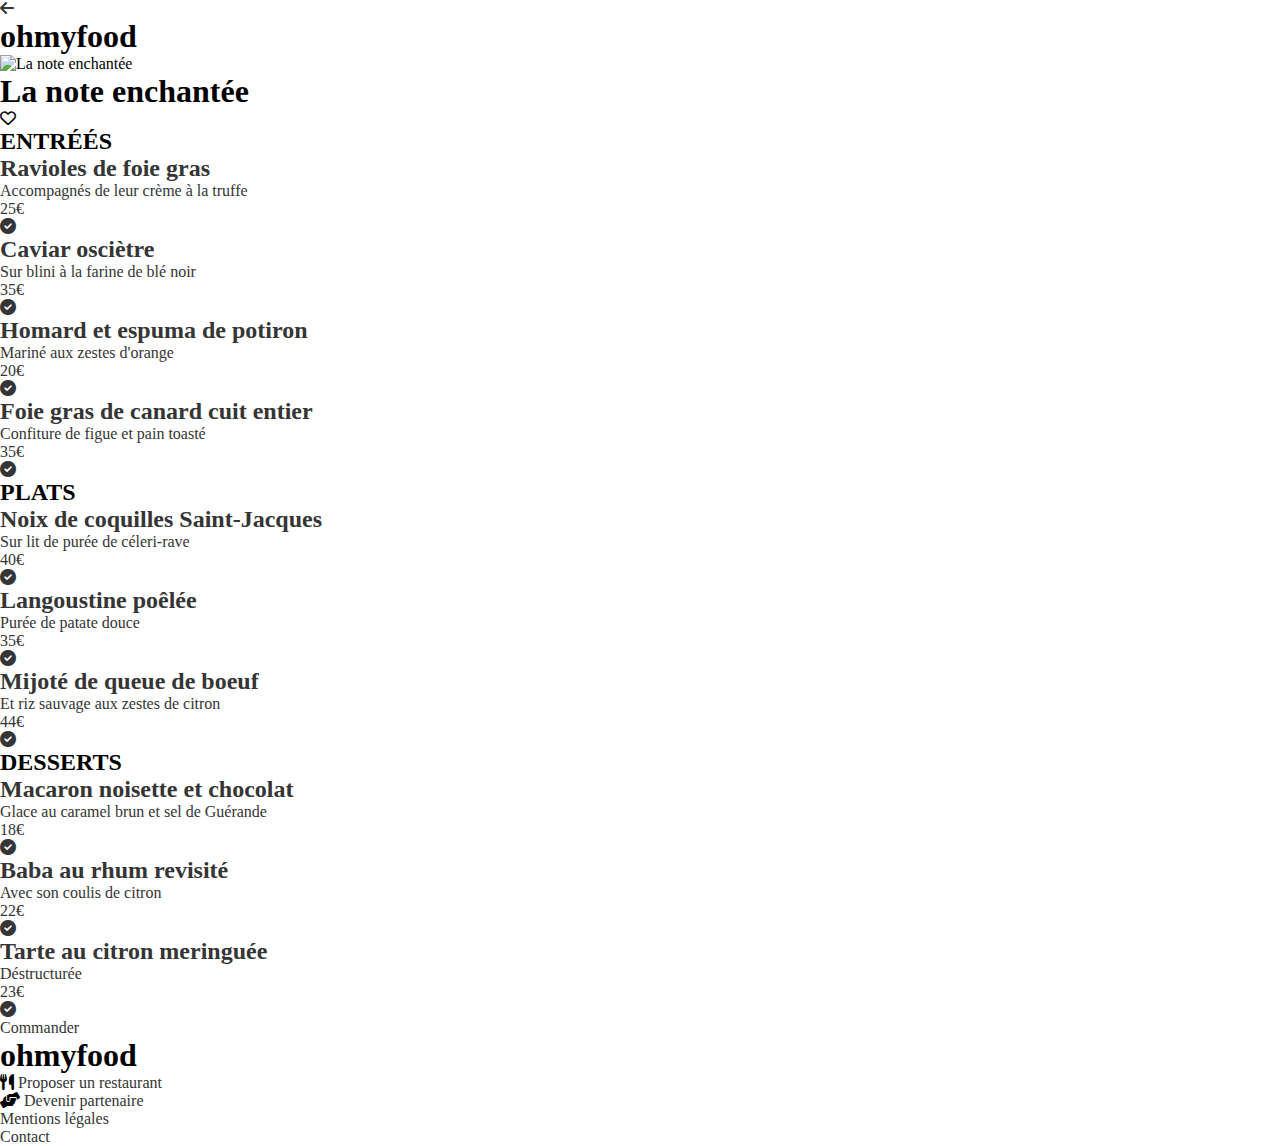
==== la_note_enchantée.html @ 56adc007 "Changing many state on hover to active and truncate some parts of .food menu" ====
<!DOCTYPE html>
<html lang="en">
<head>
    <meta charset="UTF-8">
    <meta http-equiv="X-UA-Compatible" content="IE=edge">
    <meta name="viewport" content="width=device-width, initial-scale=1.0">
    <!-- FAVICON -->
    <link rel="icon" type="image/png" href="./assets/images/logo/ohmyfood.png" />
    <!-- FONT AWESOME -->
    <link rel="stylesheet" href="https://cdnjs.cloudflare.com/ajax/libs/font-awesome/6.0.0-beta3/css/all.min.css"  crossorigin="anonymous" referrerpolicy="no-referrer" />
    <!-- CSS -->
    <link rel="stylesheet" href="./css/la_note_enchantée.css">
    <title>Ohmyfood - La note enchantée</title>
</head>
<body>

    <main>
        <!-- HEADER -->
        <header>

            <div class="back_to_homepage">

                <a href="./index.html"><i class="fas fa-arrow-left"></i></a>
                <h1>ohmyfood</h1>
            </div>


        </header>

        <!-- END OF HEADER -->




        <!-- CONTAINER  -->
        <div class="container">

                <div class="banner">
                    <img src="./assets/images/restaurants/La_note_enchantée.jpg" alt="La note enchantée">
                </div>

            </div>

        <!-- END OF CONTAINER  -->

        <div class="food_menu">

            <header>
                <h1>La note enchantée</h1>
                <div class="heart_animation">

                    <i class="far fa-heart"></i>
                </div>
            </header>

            <!-- STARTER -->
            <div class="starter">

                <h2 class="starter--title">ENTRÉÉS</h2>

                        <!-- FIRST ITEM -->

                        <a href="#" class="item">

                                <div class="item--description">
                                    <h2 class="h2">Ravioles de foie gras </h2>
                                    <p>Accompagnés de leur crème à la truffe</p>
                                </div>

                                <div class="item__price">
                                    <p>25€</p>
                                </div>

                                <div class="check_validate">
                                    <i class="fas fa-check-circle"></i>
                                </div>

                            </a>

                        <!-- END OF FIRST ITEM -->

                        <!-- SECOND ITEM -->

                        <a href="#" class="item">

                                <div class="item--description">
                                    <h2 class="h2">Caviar osciètre </h2>
                                    <p>Sur blini à la farine de blé noir</p>
                                </div>
        
                                <div class="item__price">
                                    <p>35€</p>
                                </div>
        
                                <div class="check_validate">
                                    <i class="fas fa-check-circle"></i>
                                </div>

                            </a>

                            <!-- END OF SECOND ITEM -->


                            <!-- THIRD ITEM -->

                            <a href="#" class="item">

                                    <div class="item--description">
                                        <h2 class="h2">Homard et espuma de potiron</h2>
                                        <p>Mariné aux zestes d'orange</p>
                                    </div>
            
                                    <div class="item__price">
                                        <p>20€</p>
                                    </div>
            
                                    <div class="check_validate">
                                        <i class="fas fa-check-circle"></i>
                                    </div>

                                </a>

                            <!-- END OF THIRD ITEM -->

                            <!-- FOUTH ITEM -->

                            <a href="#" class="item">

                                <div class="item--description">
                                    <h2 class="h2">Foie gras de canard cuit entier</h2>
                                    <p>Confiture de figue et pain toasté</p>
                                </div>
        
                                <div class="item__price">
                                    <p>35€</p>
                                </div>
        
                                <div class="check_validate">
                                    <i class="fas fa-check-circle"></i>
                                </div>

                        </div>

                        <!-- END OF FOURTH ITEM -->

                    </a>
            <!-- END OF STARTER -->



             <!-- MAIN COURSE -->
             <div class="main_course">

                <h2 class="main_course--title">PLATS</h2>

                <!-- FIRST ITEM -->

                <a href="#" class="item">

                        <div class="item--description">
                            <h2 class="h2">Noix de coquilles Saint-Jacques</h2>
                            <p>Sur lit de purée de céleri-rave</p>
                        </div>

                        <div class="item__price">
                            <p>40€</p>
                        </div>

                        <div class="check_validate">
                            <i class="fas fa-check-circle"></i>
                        </div>

                    </a>

                <!-- END OF FIRST ITEM -->

                <!-- SECOND ITEM -->

                <a href="#" class="item">

                        <div class="item--description">
                            <h2 class="h2">Langoustine poêlée</h2>
                            <p>Purée de patate douce</p>
                        </div>

                        <div class="item__price">
                            <p>35€</p>
                        </div>

                        <div class="check_validate">
                            <i class="fas fa-check-circle"></i>
                        </div>

                    </a>

                    <!-- END OF SECOND ITEM -->


                    <!-- THIRD ITEM -->

                    <a href="#" class="item">

                            <div class="item--description">
                                <h2 class="h2">Mijoté de queue de boeuf </h2>
                                <p>Et riz sauvage aux zestes de citron</p>
                            </div>
    
                            <div class="item__price">
                                <p>44€</p>
                            </div>
    
                            <div class="check_validate">
                                <i class="fas fa-check-circle"></i>
                            </div>

                        </a>

                    <!-- END OF THIRD ITEM -->

    </div>
    <!-- END OF MAIN COURSE -->



    <!-- DESSERTS -->
    <div class="desserts">

        <h2 class="desserts--title">DESSERTS</h2>

        <!-- FIRST ITEM -->

        <a href="#" class="item">

                <div class="item--description">
                    <h2 class="h2">Macaron noisette et chocolat</h2>
                    <p>Glace au caramel brun et sel de Guérande</p>
                </div>

                <div class="item__price">
                    <p>18€</p>
                </div>

                <div class="check_validate">
                    <i class="fas fa-check-circle"></i>
                </div>

            </a>

        <!-- END OF FIRST ITEM -->

        <!-- SECOND ITEM -->

        <a href="#" class="item">

                <div class="item--description">
                    <h2 class="h2">Baba au rhum revisité </h2>
                    <p>Avec son coulis de citron</p>
                </div>

                <div class="item__price">
                    <p>22€</p>
                </div>

                <div class="check_validate">
                    <i class="fas fa-check-circle"></i>
                </div>

            </a>

            <!-- END OF SECOND ITEM -->


            <!-- THIRD ITEM -->

            <a href="#" class="item">

                    <div class="item--description">
                        <h2 class="h2">Tarte au citron meringuée </h2>
                        <p>Déstructurée</p>
                    </div>

                    <div class="item__price">
                        <p>23€</p>
                    </div>

                    <div class="check_validate">
                        <i class="fas fa-check-circle"></i>
                    </div>

                </a>

            <!-- END OF THIRD ITEM -->

</div>
<!-- END OF DESSERTS -->

            <div class="button">

                <a href="#">Commander</a>

            </div>

        </div>
        <!-- END OF FOOD_MENU-->
        

       <!-- FOOTER -->

       <footer>

        <div class="more_information">

            <h1>ohmyfood</h1>
            
            <div class="icon_description">
                
                <i class="fas fa-utensils"></i>
                <a id="proposal" href="#">Proposer un restaurant</a>
                
            </div>
            
            <div class="icon_description--2">
                
                <i class="fas fa-hands-helping"></i>
                <a id="partnership" href="#">Devenir partenaire</a>
                
            </div>
            
            <ul class="list">
                
                <li><a class="footer_link" href="#">Mentions légales</a></li>
                <li><a class="footer_link" href="mailto:ohmyfood@gmail.com">Contact</a></li>
                
            </ul>
        </div>
    
    </footer>

    
    <!-- END OF FOOTER -->
    </main>

</body>
---- css/la_note_enchantée.css ----
/* Shrikhand Regular 400*/
@import url("https://fonts.googleapis.com/css2?family=Oswald:wght@300&family=Shrikhand&display=swap");
/* Roboto */
@import url("https://fonts.googleapis.com/css2?family=Roboto&display=swap");
/* Roboto Bold 700 */
@import url("https://fonts.googleapis.com/css2?family=Roboto:wght@700&display=swap");
* {
  margin: 0;
  padding: 0;
  text-decoration: none;
  list-style-type: none;
}

a {
  color: #353535;
}

a:visited {
  color: #353535;
}

@media screen and (min-width: 320px) and (max-width: 767px) {
  /* HEADER */
  .back_to_homepage {
    display: -webkit-box;
    display: -ms-flexbox;
    display: flex;
    -webkit-box-pack: center;
        -ms-flex-pack: center;
            justify-content: center;
    font-family: "Shrikhand", cursive;
    font-weight: thin;
    padding-block: 0.6em;
  }
  .back_to_homepage .fas {
    font-size: 1.5em;
    position: relative;
    right: 1.5em;
    top: 0.3em;
  }
  .back_to_homepage h1 {
    font-size: 1.5em;
  }
  /* END OF HEADER */
  /* CONTAINER */
  .container {
    width: 100%;
  }
  .container .banner {
    width: 100%;
  }
  .container .banner img {
    width: 100%;
  }
  /* END OF CONTAINER */
  /* FOOD_MENU ANIMATION */
  @-webkit-keyframes FadeInFadeOut {
    from {
      opacity: 0;
    }
    to {
      opacity: 1;
    }
  }
  @keyframes FadeInFadeOut {
    from {
      opacity: 0;
    }
    to {
      opacity: 1;
    }
  }
  /* FOOD_MENU */
  .food_menu {
    background-color: #F6F6F6;
    padding-inline: .8em;
    padding-top: 2em;
    z-index: 1;
    margin-top: -2em;
    border-top-right-radius: 31px;
    border-top-left-radius: 31px;
    display: -webkit-box;
    display: -ms-flexbox;
    display: flex;
    -webkit-box-orient: vertical;
    -webkit-box-direction: normal;
        -ms-flex-direction: column;
            flex-direction: column;
    position: relative;
    padding-bottom: 3.5em;
  }
  .food_menu header {
    display: -webkit-box;
    display: -ms-flexbox;
    display: flex;
    position: relative;
    left: .8em;
    margin-bottom: 2em;
    font-size: .8em;
  }
  .food_menu header h1 {
    font-family: "Shrikhand", cursive;
    font-weight: 500;
  }
  .food_menu header .far {
    font-size: 1.8em;
    position: absolute;
    top: 0.20em;
    right: 1.2em;
    font-weight: 100;
    cursor: pointer;
  }
  .food_menu header .far::after {
    content: '\f004';
    position: relative;
    right: 1.7em;
    font-size: .4em;
    bottom: 25px;
    -webkit-transition: -webkit-transform 500ms ease-in;
    transition: -webkit-transform 500ms ease-in;
    transition: transform 500ms ease-in;
    transition: transform 500ms ease-in, -webkit-transform 500ms ease-in;
    display: inline-block;
    font-weight: bold;
    cursor: simulate_link_presence;
    top: -6px;
    visibility: hidden;
  }
  .heart_animation:active > .fa-heart {
    background: -webkit-gradient(linear, left bottom, left top, from(#FF79DA), to(#9356DC));
    background: linear-gradient(to top, #FF79DA, #9356DC);
    -webkit-background-clip: text;
    -webkit-text-fill-color: transparent;
  }
  .heart_animation:active > .fa-heart::after {
    visibility: visible;
    -webkit-transform: scale(2.3);
            transform: scale(2.3);
  }
  .check_validate {
    position: absolute;
    right: 0;
    background-color: #99E2D0;
    height: 100%;
    border-top-right-radius: 20px;
    border-bottom-right-radius: 16px;
    top: 0;
    -webkit-transition-property: width,-webkit-transform;
    transition-property: width,-webkit-transform;
    transition-property: width,transform;
    transition-property: width,transform,-webkit-transform;
    -webkit-transition-duration: 700ms;
            transition-duration: 700ms;
    -webkit-transition-timing-function: ease-out;
            transition-timing-function: ease-out;
    width: 0%;
    /* To overlap the price div perhaps it's temporary */
    z-index: 1;
  }
  .check_validate .fa-check-circle {
    font-size: 2.5em;
    color: white;
    -webkit-transition-duration: 700ms;
            transition-duration: 700ms;
    position: relative;
    top: .5em;
    left: .5em;
  }
  /* GENERAL RULES OF ANIMATION FOR ALL FOOD MENUS */
  @-webkit-keyframes rotation {
    from {
      -webkit-transform: rotate(-360deg);
              transform: rotate(-360deg);
    }
    to {
      -webkit-transform: rotate(0);
              transform: rotate(0);
    }
  }
  @keyframes rotation {
    from {
      -webkit-transform: rotate(-360deg);
              transform: rotate(-360deg);
    }
    to {
      -webkit-transform: rotate(0);
              transform: rotate(0);
    }
  }
  .item {
    overflow: hidden;
  }
  .item:active > .check_validate {
    width: 6em;
  }
  .item:active > .check_validate > .fa-check-circle {
    -webkit-animation: rotation 700ms ease-out;
            animation: rotation 700ms ease-out;
  }
  .item__price {
    -webkit-transition: padding-right 700ms ease-out;
    transition: padding-right 700ms ease-out;
  }
  .item:active > .item__price {
    padding-right: 6em;
  }
  /* END GENERAL RULES OF ANIMATION FOR ALL FOOD MENUS */
  /* STARTER */
  .starter {
    font-family: "Roboto", sans-serif;
    -webkit-animation: FadeInFadeOut 1.5s ease-in-out;
            animation: FadeInFadeOut 1.5s ease-in-out;
  }
  .starter .starter--title {
    font-family: "Roboto", sans-serif;
    font-weight: 500;
    font-size: 1.1em;
    position: relative;
    left: .6em;
    margin-bottom: .8em;
    border-bottom: 1px solid #99E2D0;
    border-width: 0.21em;
    padding-bottom: .3em;
    width: 2.6em;
  }
  .starter .item {
    display: -webkit-box;
    display: -ms-flexbox;
    display: flex;
    background-color: white;
    border-radius: 20px;
    padding: 1em;
    -webkit-box-shadow: 5px 5px 10px rgba(0, 0, 0, 0.11);
            box-shadow: 5px 5px 10px rgba(0, 0, 0, 0.11);
    margin-bottom: 0.8em;
    position: relative;
    font-size: .8em;
  }
  .starter .item .item--description h2 {
    margin-bottom: .2em;
    font-weight: 600;
  }
  .starter .item .item__price {
    position: absolute;
    right: 2em;
    top: 3em;
    font-weight: bold;
  }
  .main_course {
    font-family: "Roboto", sans-serif;
    -webkit-animation: FadeInFadeOut 2.5s ease-in-out;
            animation: FadeInFadeOut 2.5s ease-in-out;
  }
  .main_course .main_course--title {
    font-weight: 500;
    font-size: 1.1em;
    position: relative;
    left: .6em;
    margin-bottom: .8em;
    margin-top: .8em;
    border-bottom: 1px solid #99E2D0;
    border-width: 0.21em;
    padding-bottom: .3em;
    width: 2.5em;
  }
  .main_course .item {
    display: -webkit-box;
    display: -ms-flexbox;
    display: flex;
    background-color: white;
    border-radius: 20px;
    padding: 1em;
    -webkit-box-shadow: 5px 5px 10px rgba(0, 0, 0, 0.11);
            box-shadow: 5px 5px 10px rgba(0, 0, 0, 0.11);
    margin-bottom: 0.8em;
    position: relative;
    font-size: .8em;
  }
  .main_course .item .item--description h2 {
    margin-bottom: .2em;
    font-weight: 600;
  }
  .main_course .item .item__price {
    position: absolute;
    right: 2em;
    top: 3em;
    font-weight: bold;
  }
  .desserts {
    font-family: "Roboto", sans-serif;
    margin-bottom: 2em;
    -webkit-animation: FadeInFadeOut 3.5s ease-in-out;
            animation: FadeInFadeOut 3.5s ease-in-out;
  }
  .desserts .desserts--title {
    font-weight: 500;
    font-size: 1.2em;
    position: relative;
    left: .6em;
    margin-bottom: .8em;
    margin-top: .8em;
    border-bottom: 1px solid #99E2D0;
    border-width: 0.21em;
    padding-bottom: .3em;
    width: 2.5em;
  }
  .desserts .item {
    display: -webkit-box;
    display: -ms-flexbox;
    display: flex;
    background-color: white;
    border-radius: 20px;
    padding: 1em;
    -webkit-box-shadow: 5px 5px 10px rgba(0, 0, 0, 0.11);
            box-shadow: 5px 5px 10px rgba(0, 0, 0, 0.11);
    margin-bottom: 0.8em;
    position: relative;
    font-size: .8em;
  }
  .desserts .item .item--description h2 {
    margin-bottom: .2em;
    font-weight: 600;
  }
  .desserts .item .item__price {
    position: absolute;
    right: 2em;
    top: 3em;
    font-weight: bold;
  }
  .button {
    padding: 0.9em 1.5em;
    border-radius: 30px;
    /* Temporary */
    background-image: -webkit-gradient(linear, left top, right bottom, from(#FF79DA), to(#9356DC));
    background-image: linear-gradient(to bottom right, #FF79DA, #9356DC);
    margin-top: 10px;
    position: relative;
    text-align: center;
    cursor: pointer;
    -webkit-box-shadow: -1px 1px 7px rgba(0, 0, 0, 0.5);
            box-shadow: -1px 1px 7px rgba(0, 0, 0, 0.5);
    width: 10em;
    margin: 0 auto;
  }
  .button a {
    color: white;
  }
  .button:hover {
    opacity: 0.9;
    -webkit-box-shadow: 1px 1px 10px rgba(0, 0, 0, 0.5);
            box-shadow: 1px 1px 10px rgba(0, 0, 0, 0.5);
  }
  /* END OF MENU */
  /* FOOTER */
  footer {
    background-color: #353535;
    color: white;
  }
  .more_information {
    display: -webkit-box;
    display: -ms-flexbox;
    display: flex;
    -webkit-box-orient: vertical;
    -webkit-box-direction: normal;
        -ms-flex-direction: column;
            flex-direction: column;
    font-family: "Roboto", sans-serif;
    gap: 10px;
    margin-left: 4em;
  }
  .more_information h1 {
    font-family: "Shrikhand", cursive;
    margin-bottom: 0.5em;
    position: relative;
    right: 42px;
    margin-top: 1em;
    font-weight: 500;
    font-size: 1.2em;
    cursor: pointer;
  }
  .icon_description {
    display: -webkit-box;
    display: -ms-flexbox;
    display: flex;
    gap: 10px;
    font-size: 1em;
    position: relative;
    right: 2.5em;
    cursor: pointer;
  }
  .icon_description .fas {
    position: relative;
    top: 2px;
    font-size: 0.9em;
  }
  .icon_description #proposal {
    color: white;
  }
  .icon_description--2 {
    display: -webkit-box;
    display: -ms-flexbox;
    display: flex;
    gap: 10px;
    position: relative;
    right: 2.5em;
    font-size: 1em;
    cursor: pointer;
  }
  .icon_description--2 .fas {
    position: relative;
    top: 2px;
    font-size: 0.9em;
  }
  .icon_description--2 #partnership {
    color: white;
    position: relative;
    right: .3em;
  }
  .list {
    position: relative;
    right: 39px;
    font-size: 1em;
    cursor: pointer;
    margin-bottom: 2em;
  }
  .list li {
    line-height: 30px;
  }
  .list .footer_link {
    color: white;
  }
  /* END OF FOOTER */
}

/* END OF MEDIA QUERIES */
@media screen and (max-width: 414px) {
  .food_menu .item {
    font-size: .62em;
  }
  .food_menu header .far {
    position: absolute;
    right: 0.1em;
  }
  /************************* TRUNCATE EFFECT *************************/
  /* STARTER */
  .starter > .item:active:nth-child(4) > .item--description > h2 {
    width: 100px;
    overflow: hidden;
    text-overflow: ellipsis;
    white-space: nowrap;
  }
  .starter > .item:active:nth-child(5) > .item--description > h2 {
    width: 100px;
    overflow: hidden;
    text-overflow: ellipsis;
    white-space: nowrap;
  }
  /* MAIN COURSE */
  .main_course > .item:active:nth-child(2) > .item--description > h2 {
    width: 100px;
    overflow: hidden;
    text-overflow: ellipsis;
    white-space: nowrap;
  }
  /* DESSERTS */
  .desserts > .item:active:nth-child(2) > .item--description > h2 {
    width: 100px;
    overflow: hidden;
    text-overflow: ellipsis;
    white-space: nowrap;
  }
  .desserts > .item:active:nth-child(2) > .item--description > p {
    width: 100px;
    overflow: hidden;
    text-overflow: ellipsis;
    white-space: nowrap;
  }
}
/*# sourceMappingURL=la_note_enchantée.css.map */
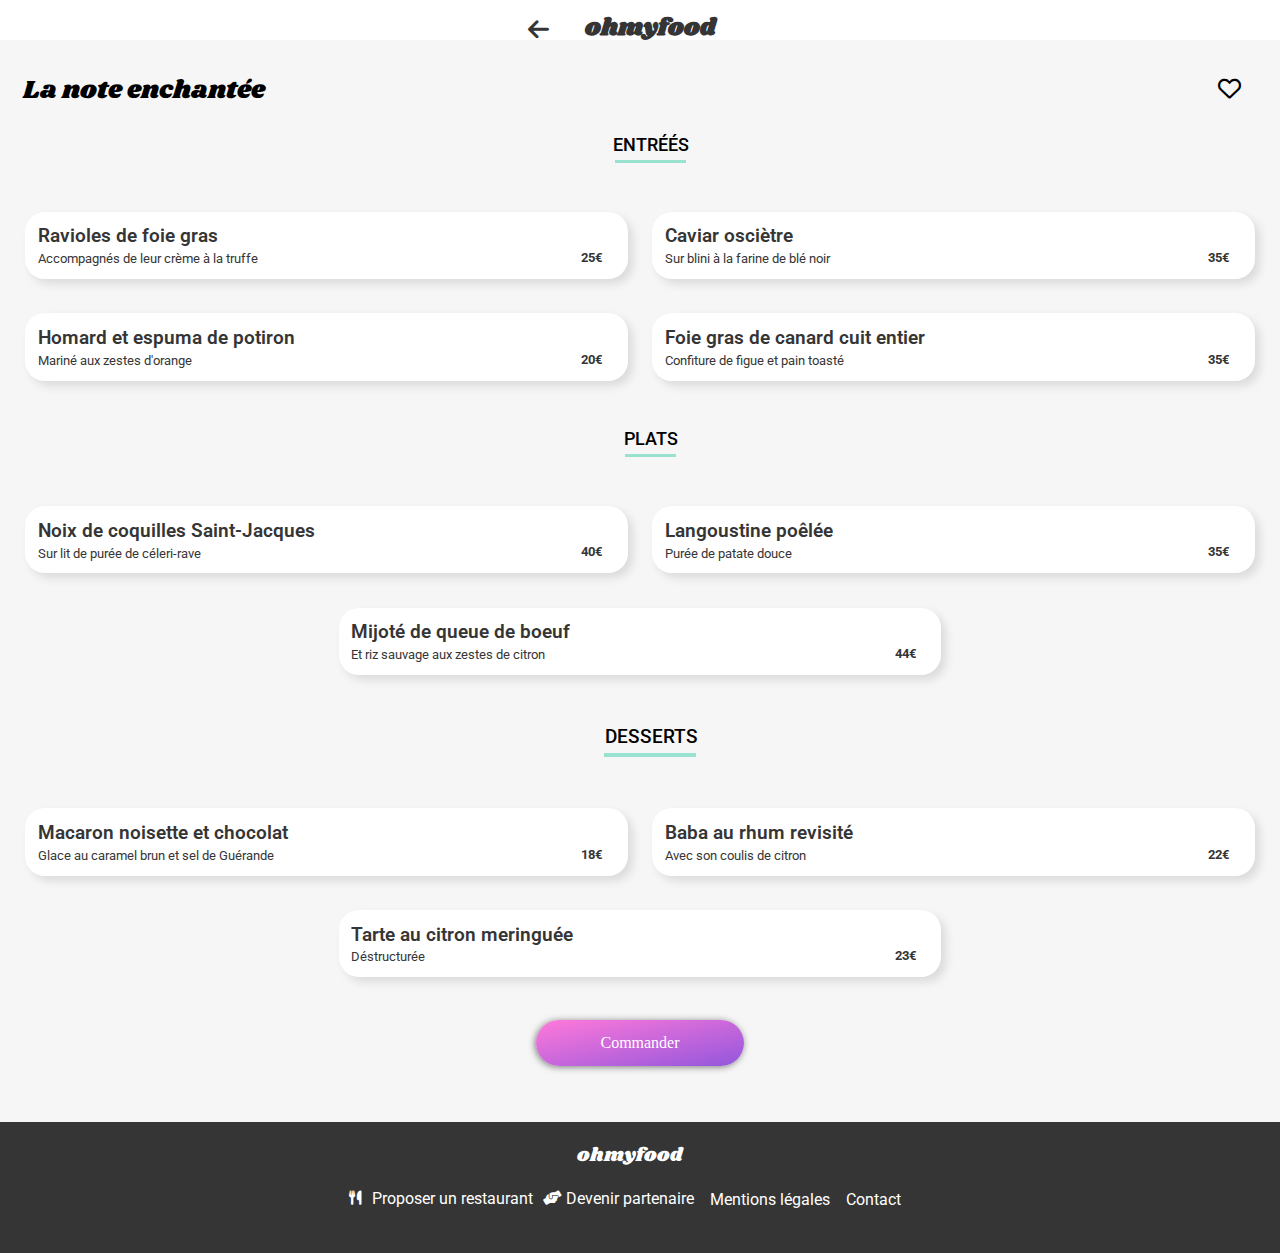
==== commit ca43fc82: "Minor changes" ====
--- a/la_note_enchantée.html
+++ b/la_note_enchantée.html
@@ -19,9 +19,8 @@
         <header>
 
             <div class="back_to_homepage">
-
                 <a href="./index.html"><i class="fas fa-arrow-left"></i></a>
-                <h1>ohmyfood</h1>
+                <h1><a id="back_to_homepage--2" href="index.html">ohmyfood</a></h1>
             </div>
 
 
@@ -139,11 +138,11 @@
                                     <i class="fas fa-check-circle"></i>
                                 </div>
 
+                            </a>
                         </div>
 
                         <!-- END OF FOURTH ITEM -->
 
-                    </a>
             <!-- END OF STARTER -->
 
 
--- a/css/la_note_enchantée.css
+++ b/css/la_note_enchantée.css
@@ -19,7 +19,16 @@
   color: #353535;
 }
 
-@media screen and (min-width: 320px) and (max-width: 767px) {
+#back_to_homepage--2:visited {
+  color: black;
+}
+
+#back_to_homepage--2:visited {
+  color: black;
+}
+
+/* DESKTOP */
+@media screen and (min-width: 993px) {
   /* HEADER */
   .back_to_homepage {
     display: -webkit-box;
@@ -29,7 +38,6 @@
         -ms-flex-pack: center;
             justify-content: center;
     font-family: "Shrikhand", cursive;
-    font-weight: thin;
     padding-block: 0.6em;
   }
   .back_to_homepage .fas {
@@ -51,6 +59,9 @@
   }
   .container .banner img {
     width: 100%;
+    height: 55em;
+    -o-object-fit: cover;
+       object-fit: cover;
   }
   /* END OF CONTAINER */
   /* FOOD_MENU ANIMATION */
@@ -75,10 +86,6 @@
     background-color: #F6F6F6;
     padding-inline: .8em;
     padding-top: 2em;
-    z-index: 1;
-    margin-top: -2em;
-    border-top-right-radius: 31px;
-    border-top-left-radius: 31px;
     display: -webkit-box;
     display: -ms-flexbox;
     display: flex;
@@ -88,6 +95,7 @@
             flex-direction: column;
     position: relative;
     padding-bottom: 3.5em;
+    margin-top: -2em;
   }
   .food_menu header {
     display: -webkit-box;
@@ -122,20 +130,25 @@
     transition: transform 500ms ease-in, -webkit-transform 500ms ease-in;
     display: inline-block;
     font-weight: bold;
-    cursor: simulate_link_presence;
+    cursor: pointer;
     top: -6px;
     visibility: hidden;
-  }
-  .heart_animation:active > .fa-heart {
     background: -webkit-gradient(linear, left bottom, left top, from(#FF79DA), to(#9356DC));
     background: linear-gradient(to top, #FF79DA, #9356DC);
     -webkit-background-clip: text;
+    background-clip: text;
+  }
+  .heart_animation:hover > .fa-heart {
+    background: -webkit-gradient(linear, left bottom, left top, from(#FF79DA), to(#9356DC));
+    background: linear-gradient(to top, #FF79DA, #9356DC);
+    -webkit-background-clip: text;
+    background-clip: text;
     -webkit-text-fill-color: transparent;
   }
-  .heart_animation:active > .fa-heart::after {
+  .heart_animation:hover > .fa-heart::after {
     visibility: visible;
-    -webkit-transform: scale(2.3);
-            transform: scale(2.3);
+    -webkit-transform: scale(2.4);
+            transform: scale(2.4);
   }
   .check_validate {
     position: absolute;
@@ -154,7 +167,493 @@
     -webkit-transition-timing-function: ease-out;
             transition-timing-function: ease-out;
     width: 0%;
-    /* To overlap the price div perhaps it's temporary */
+    z-index: 1;
+  }
+  .check_validate .fa-check-circle {
+    font-size: 2.5em;
+    color: white;
+    -webkit-transition-duration: 700ms;
+            transition-duration: 700ms;
+    position: relative;
+    top: .5em;
+    left: .5em;
+  }
+  /* GENERAL RULES OF ANIMATION FOR ALL FOOD MENUS */
+  @-webkit-keyframes rotation {
+    from {
+      -webkit-transform: rotate(-360deg);
+              transform: rotate(-360deg);
+    }
+    to {
+      -webkit-transform: rotate(0);
+              transform: rotate(0);
+    }
+  }
+  @keyframes rotation {
+    from {
+      -webkit-transform: rotate(-360deg);
+              transform: rotate(-360deg);
+    }
+    to {
+      -webkit-transform: rotate(0);
+              transform: rotate(0);
+    }
+  }
+  .item {
+    overflow: hidden;
+  }
+  .item:hover > .check_validate {
+    width: 6em;
+  }
+  .item:hover > .check_validate > .fa-check-circle {
+    -webkit-animation: rotation 700ms ease-out;
+            animation: rotation 700ms ease-out;
+  }
+  .item__price {
+    -webkit-transition: padding-right 700ms ease-out;
+    transition: padding-right 700ms ease-out;
+  }
+  .item:hover > .item__price {
+    padding-right: 6em;
+  }
+  /* END GENERAL RULES OF ANIMATION FOR ALL FOOD MENUS */
+  /* STARTER */
+  .starter {
+    display: -webkit-box;
+    display: -ms-flexbox;
+    display: flex;
+    -ms-flex-wrap: wrap;
+        flex-wrap: wrap;
+    -webkit-box-pack: center;
+        -ms-flex-pack: center;
+            justify-content: center;
+    gap: 1.5em;
+    font-family: "Roboto", sans-serif;
+    -webkit-animation: FadeInFadeOut 1.5s ease-in-out;
+            animation: FadeInFadeOut 1.5s ease-in-out;
+    margin-bottom: 1.5em;
+  }
+  .starter .starter--title {
+    font-family: "Roboto", sans-serif;
+    font-weight: 500;
+    font-size: 1.1em;
+    position: relative;
+    left: .6em;
+    margin-bottom: .8em;
+    padding-bottom: .3em;
+    width: 2.6em;
+    width: 100%;
+    text-align: center;
+  }
+  .starter .starter--title::after {
+    content: '';
+    display: block;
+    border-bottom: 1px solid #99E2D0;
+    border-width: 0.21em;
+    width: 4em;
+    margin: .3em auto;
+    position: relative;
+  }
+  .starter .item {
+    display: -webkit-box;
+    display: -ms-flexbox;
+    display: flex;
+    background-color: white;
+    border-radius: 20px;
+    padding: 1em;
+    -webkit-box-shadow: 5px 5px 10px rgba(0, 0, 0, 0.11);
+            box-shadow: 5px 5px 10px rgba(0, 0, 0, 0.11);
+    margin-bottom: 0.8em;
+    position: relative;
+    font-size: .8em;
+    width: 46%;
+  }
+  .starter .item .item--description h2 {
+    margin-bottom: .2em;
+    font-weight: 600;
+  }
+  .starter .item .item__price {
+    position: absolute;
+    right: 2em;
+    top: 3em;
+    font-weight: bold;
+  }
+  .main_course {
+    display: -webkit-box;
+    display: -ms-flexbox;
+    display: flex;
+    -ms-flex-wrap: wrap;
+        flex-wrap: wrap;
+    -webkit-box-pack: center;
+        -ms-flex-pack: center;
+            justify-content: center;
+    gap: 1.5em;
+    font-family: "Roboto", sans-serif;
+    -webkit-animation: FadeInFadeOut 2.5s ease-in-out;
+            animation: FadeInFadeOut 2.5s ease-in-out;
+    margin-bottom: 1.5em;
+  }
+  .main_course .main_course--title {
+    font-weight: 500;
+    font-size: 1.1em;
+    position: relative;
+    left: .6em;
+    margin-bottom: .8em;
+    margin-top: .8em;
+    width: 100%;
+    text-align: center;
+    padding-bottom: .3em;
+  }
+  .main_course .main_course--title::after {
+    content: '';
+    display: block;
+    border-bottom: 1px solid #99E2D0;
+    border-width: 0.21em;
+    width: 2.9em;
+    margin: .3em auto;
+    position: relative;
+  }
+  .main_course .item {
+    display: -webkit-box;
+    display: -ms-flexbox;
+    display: flex;
+    background-color: white;
+    border-radius: 20px;
+    padding: 1em;
+    -webkit-box-shadow: 5px 5px 10px rgba(0, 0, 0, 0.11);
+            box-shadow: 5px 5px 10px rgba(0, 0, 0, 0.11);
+    margin-bottom: 0.8em;
+    position: relative;
+    font-size: .8em;
+    width: 46%;
+  }
+  .main_course .item .item--description h2 {
+    margin-bottom: .2em;
+    font-weight: 600;
+  }
+  .main_course .item .item__price {
+    position: absolute;
+    right: 2em;
+    top: 3em;
+    font-weight: bold;
+  }
+  .desserts {
+    display: -webkit-box;
+    display: -ms-flexbox;
+    display: flex;
+    -ms-flex-wrap: wrap;
+        flex-wrap: wrap;
+    -webkit-box-pack: center;
+        -ms-flex-pack: center;
+            justify-content: center;
+    gap: 1.5em;
+    font-family: "Roboto", sans-serif;
+    margin-bottom: 2em;
+    -webkit-animation: FadeInFadeOut 3.5s ease-in-out;
+            animation: FadeInFadeOut 3.5s ease-in-out;
+  }
+  .desserts .desserts--title {
+    font-weight: 500;
+    font-size: 1.2em;
+    position: relative;
+    left: .6em;
+    margin-bottom: .8em;
+    margin-top: .8em;
+    padding-bottom: .3em;
+    width: 100%;
+    text-align: center;
+  }
+  .desserts .desserts--title::after {
+    content: '';
+    display: block;
+    border-bottom: 1px solid #99E2D0;
+    border-width: 0.21em;
+    width: 4.8em;
+    margin: .3em auto;
+    position: relative;
+    left: -.1em;
+  }
+  .desserts .item {
+    display: -webkit-box;
+    display: -ms-flexbox;
+    display: flex;
+    background-color: white;
+    border-radius: 20px;
+    padding: 1em;
+    -webkit-box-shadow: 5px 5px 10px rgba(0, 0, 0, 0.11);
+            box-shadow: 5px 5px 10px rgba(0, 0, 0, 0.11);
+    margin-bottom: 0.8em;
+    position: relative;
+    font-size: .8em;
+    width: 46%;
+  }
+  .desserts .item .item--description h2 {
+    margin-bottom: .2em;
+    font-weight: 600;
+  }
+  .desserts .item .item__price {
+    position: absolute;
+    right: 2em;
+    top: 3em;
+    font-weight: bold;
+  }
+  .button {
+    padding: 0.9em 1.5em;
+    border-radius: 30px;
+    background-image: -webkit-gradient(linear, left top, right bottom, from(#FF79DA), to(#9356DC));
+    background-image: linear-gradient(to bottom right, #FF79DA, #9356DC);
+    margin-top: 10px;
+    position: relative;
+    text-align: center;
+    cursor: pointer;
+    -webkit-box-shadow: -1px 1px 7px rgba(0, 0, 0, 0.5);
+            box-shadow: -1px 1px 7px rgba(0, 0, 0, 0.5);
+    width: 10em;
+    margin: 0 auto;
+  }
+  .button a {
+    color: white;
+  }
+  .button:hover {
+    opacity: 0.7;
+    -webkit-box-shadow: 1px 1px 10px rgba(0, 0, 0, 0.5);
+            box-shadow: 1px 1px 10px rgba(0, 0, 0, 0.5);
+  }
+  /* END OF MENU */
+  /* FOOTER */
+  footer {
+    background-color: #353535;
+    color: white;
+    padding-bottom: 2px;
+  }
+  .more_information {
+    display: -webkit-box;
+    display: -ms-flexbox;
+    display: flex;
+    -ms-flex-wrap: wrap;
+        flex-wrap: wrap;
+    -webkit-box-pack: center;
+        -ms-flex-pack: center;
+            justify-content: center;
+    font-family: "Roboto", sans-serif;
+    gap: 10px;
+    margin-left: 4em;
+  }
+  .more_information h1 {
+    font-family: "Shrikhand", cursive;
+    margin-bottom: 0.5em;
+    position: relative;
+    right: 42px;
+    margin-top: 1em;
+    font-weight: 500;
+    font-size: 1.2em;
+    cursor: pointer;
+    text-align: center;
+    width: 100%;
+  }
+  .icon_description {
+    display: -webkit-box;
+    display: -ms-flexbox;
+    display: flex;
+    gap: 10px;
+    font-size: 1em;
+    position: relative;
+    right: 2.5em;
+    cursor: pointer;
+  }
+  .icon_description .fas {
+    position: relative;
+    top: 2px;
+    font-size: 0.9em;
+  }
+  .icon_description #proposal {
+    color: white;
+  }
+  .icon_description--2 {
+    display: -webkit-box;
+    display: -ms-flexbox;
+    display: flex;
+    gap: 10px;
+    position: relative;
+    right: 2.5em;
+    font-size: 1em;
+    cursor: pointer;
+  }
+  .icon_description--2 .fas {
+    position: relative;
+    top: 2px;
+    font-size: 0.9em;
+  }
+  .icon_description--2 #partnership {
+    color: white;
+    position: relative;
+    right: .3em;
+  }
+  .list {
+    display: -webkit-box;
+    display: -ms-flexbox;
+    display: flex;
+    position: relative;
+    right: 39px;
+    bottom: 4px;
+    font-size: 1em;
+    margin-bottom: 2em;
+    cursor: pointer;
+  }
+  .list li {
+    line-height: 30px;
+  }
+  .list .footer_link {
+    color: white;
+    margin-right: 1em;
+  }
+  /* END OF FOOTER */
+}
+
+/* END OF MEDIA QUERIES */
+/* END DESKTOP */
+@media screen and (min-width: 0px) and (max-width: 992px) {
+  /* HEADER */
+  .back_to_homepage {
+    display: -webkit-box;
+    display: -ms-flexbox;
+    display: flex;
+    -webkit-box-pack: center;
+        -ms-flex-pack: center;
+            justify-content: center;
+    font-family: "Shrikhand", cursive;
+    padding-block: 0.6em;
+  }
+  .back_to_homepage .fas {
+    font-size: 1.5em;
+    position: relative;
+    right: 1.5em;
+    top: 0.3em;
+  }
+  .back_to_homepage h1 {
+    font-size: 1.5em;
+  }
+  /* END OF HEADER */
+  /* CONTAINER */
+  .container {
+    width: 100%;
+  }
+  .container .banner {
+    width: 100%;
+  }
+  .container .banner img {
+    width: 100%;
+    height: 17em;
+    -o-object-fit: cover;
+       object-fit: cover;
+  }
+  /* END OF CONTAINER */
+  /* FOOD_MENU ANIMATION */
+  @-webkit-keyframes FadeInFadeOut {
+    from {
+      opacity: 0;
+    }
+    to {
+      opacity: 1;
+    }
+  }
+  @keyframes FadeInFadeOut {
+    from {
+      opacity: 0;
+    }
+    to {
+      opacity: 1;
+    }
+  }
+  /* FOOD_MENU */
+  .food_menu {
+    background-color: #F6F6F6;
+    padding-inline: .8em;
+    padding-top: 2em;
+    z-index: 1;
+    margin-top: -2em;
+    border-top-right-radius: 31px;
+    border-top-left-radius: 31px;
+    display: -webkit-box;
+    display: -ms-flexbox;
+    display: flex;
+    -webkit-box-orient: vertical;
+    -webkit-box-direction: normal;
+        -ms-flex-direction: column;
+            flex-direction: column;
+    position: relative;
+    padding-bottom: 3.5em;
+  }
+  .food_menu header {
+    display: -webkit-box;
+    display: -ms-flexbox;
+    display: flex;
+    position: relative;
+    left: .8em;
+    margin-bottom: 2em;
+    font-size: .8em;
+  }
+  .food_menu header h1 {
+    font-family: "Shrikhand", cursive;
+    font-weight: 500;
+  }
+  .food_menu header .far {
+    font-size: 1.8em;
+    position: absolute;
+    top: 0.20em;
+    right: 1.2em;
+    font-weight: 100;
+    cursor: pointer;
+  }
+  .food_menu header .far::after {
+    content: '\f004';
+    position: relative;
+    right: 1.7em;
+    font-size: .4em;
+    bottom: 25px;
+    -webkit-transition: -webkit-transform 500ms ease-in;
+    transition: -webkit-transform 500ms ease-in;
+    transition: transform 500ms ease-in;
+    transition: transform 500ms ease-in, -webkit-transform 500ms ease-in;
+    display: inline-block;
+    font-weight: bold;
+    cursor: pointer;
+    top: -6px;
+    visibility: hidden;
+    background: -webkit-gradient(linear, left bottom, left top, from(#FF79DA), to(#9356DC));
+    background: linear-gradient(to top, #FF79DA, #9356DC);
+    -webkit-background-clip: text;
+    background-clip: text;
+  }
+  .heart_animation:active > .fa-heart {
+    background: -webkit-gradient(linear, left bottom, left top, from(#FF79DA), to(#9356DC));
+    background: linear-gradient(to top, #FF79DA, #9356DC);
+    -webkit-background-clip: text;
+    background-clip: text;
+    -webkit-text-fill-color: transparent;
+  }
+  .heart_animation:active > .fa-heart::after {
+    visibility: visible;
+    -webkit-transform: scale(2.4);
+            transform: scale(2.4);
+  }
+  .check_validate {
+    position: absolute;
+    right: 0;
+    background-color: #99E2D0;
+    height: 100%;
+    border-top-right-radius: 20px;
+    border-bottom-right-radius: 16px;
+    top: 0;
+    -webkit-transition-property: width,-webkit-transform;
+    transition-property: width,-webkit-transform;
+    transition-property: width,transform;
+    transition-property: width,transform,-webkit-transform;
+    -webkit-transition-duration: 700ms;
+            transition-duration: 700ms;
+    -webkit-transition-timing-function: ease-out;
+            transition-timing-function: ease-out;
+    width: 0%;
     z-index: 1;
   }
   .check_validate .fa-check-circle {
@@ -330,7 +829,6 @@
   .button {
     padding: 0.9em 1.5em;
     border-radius: 30px;
-    /* Temporary */
     background-image: -webkit-gradient(linear, left top, right bottom, from(#FF79DA), to(#9356DC));
     background-image: linear-gradient(to bottom right, #FF79DA, #9356DC);
     margin-top: 10px;
@@ -346,7 +844,7 @@
     color: white;
   }
   .button:hover {
-    opacity: 0.9;
+    opacity: 0.7;
     -webkit-box-shadow: 1px 1px 10px rgba(0, 0, 0, 0.5);
             box-shadow: 1px 1px 10px rgba(0, 0, 0, 0.5);
   }
@@ -441,8 +939,6 @@
     position: absolute;
     right: 0.1em;
   }
-  /************************* TRUNCATE EFFECT *************************/
-  /* STARTER */
   .starter > .item:active:nth-child(4) > .item--description > h2 {
     width: 100px;
     overflow: hidden;
@@ -455,25 +951,57 @@
     text-overflow: ellipsis;
     white-space: nowrap;
   }
-  /* MAIN COURSE */
   .main_course > .item:active:nth-child(2) > .item--description > h2 {
     width: 100px;
     overflow: hidden;
     text-overflow: ellipsis;
     white-space: nowrap;
   }
-  /* DESSERTS */
+  .desserts > .item:active:nth-child(2) > .item--description > p {
+    width: 150px;
+    overflow: hidden;
+    text-overflow: ellipsis;
+    white-space: nowrap;
+  }
   .desserts > .item:active:nth-child(2) > .item--description > h2 {
     width: 100px;
     overflow: hidden;
     text-overflow: ellipsis;
     white-space: nowrap;
   }
-  .desserts > .item:active:nth-child(2) > .item--description > p {
-    width: 100px;
-    overflow: hidden;
-    text-overflow: ellipsis;
-    white-space: nowrap;
-  }
+}
+
+@media screen and (max-width: 400px) {
+  /* CONTAINER */
+  .container {
+    width: 100%;
+  }
+  .container .banner {
+    width: 100%;
+  }
+  .container .banner img {
+    width: 100%;
+    height: 13em;
+    -o-object-fit: cover;
+       object-fit: cover;
+  }
+  /* END OF CONTAINER */
+}
+
+@media screen and (min-width: 401px) and (max-width: 991px) {
+  /* CONTAINER */
+  .container {
+    width: 100%;
+  }
+  .container .banner {
+    width: 100%;
+  }
+  .container .banner img {
+    width: 100%;
+    height: 25em;
+    -o-object-fit: cover;
+       object-fit: cover;
+  }
+  /* END OF CONTAINER */
 }
 /*# sourceMappingURL=la_note_enchantée.css.map */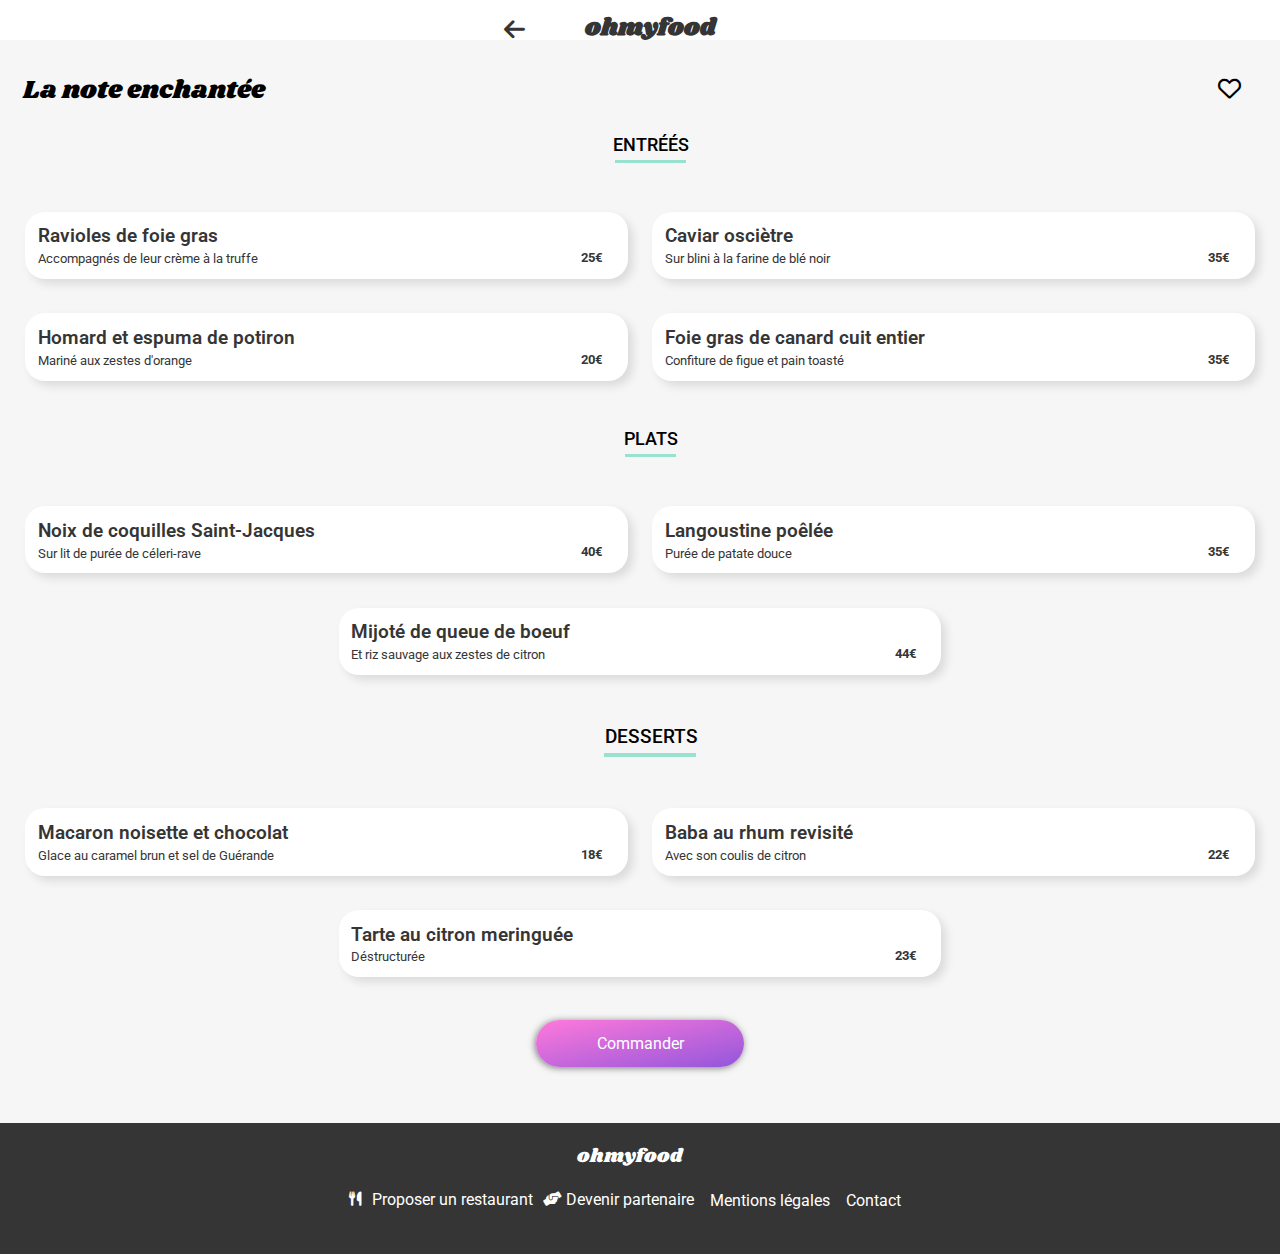
==== commit 5791e428: "Moving Google Analytics on the head tags" ====
--- a/la_note_enchantée.html
+++ b/la_note_enchantée.html
@@ -11,9 +11,21 @@
     <!-- CSS -->
     <link rel="stylesheet" href="./css/la_note_enchantée.css">
     <title>Ohmyfood - La note enchantée</title>
+     <!-- Global site tag (gtag.js) - Google Analytics -->
+     <script async src="https://www.googletagmanager.com/gtag/js?id=G-0ZGM1EFNSY"></script>
+     <script>
+     window.dataLayer = window.dataLayer || [];
+     function gtag(){dataLayer.push(arguments);}
+     gtag('js', new Date());
+ 
+     gtag('config', 'G-0ZGM1EFNSY');
+     </script>
+ <!-- END OF GOOGLE ANALYTICS-->
 </head>
 <body>
 
+    
+  
     <main>
         <!-- HEADER -->
         <header>
--- a/css/la_note_enchantée.css
+++ b/css/la_note_enchantée.css
@@ -43,7 +43,7 @@
   .back_to_homepage .fas {
     font-size: 1.5em;
     position: relative;
-    right: 1.5em;
+    right: 2.5em;
     top: 0.3em;
   }
   .back_to_homepage h1 {
@@ -410,6 +410,7 @@
             box-shadow: -1px 1px 7px rgba(0, 0, 0, 0.5);
     width: 10em;
     margin: 0 auto;
+    font-family: 'Roboto',sans-serif;
   }
   .button a {
     color: white;
@@ -527,7 +528,7 @@
   .back_to_homepage .fas {
     font-size: 1.5em;
     position: relative;
-    right: 1.5em;
+    right: 2.5em;
     top: 0.3em;
   }
   .back_to_homepage h1 {
@@ -839,6 +840,7 @@
             box-shadow: -1px 1px 7px rgba(0, 0, 0, 0.5);
     width: 10em;
     margin: 0 auto;
+    font-family: 'Roboto',sans-serif;
   }
   .button a {
     color: white;
@@ -939,6 +941,12 @@
     position: absolute;
     right: 0.1em;
   }
+  .starter > .item:active:nth-child(2) > .item--description > p {
+    width: 100px;
+    overflow: hidden;
+    text-overflow: ellipsis;
+    white-space: nowrap;
+  }
   .starter > .item:active:nth-child(4) > .item--description > h2 {
     width: 100px;
     overflow: hidden;
